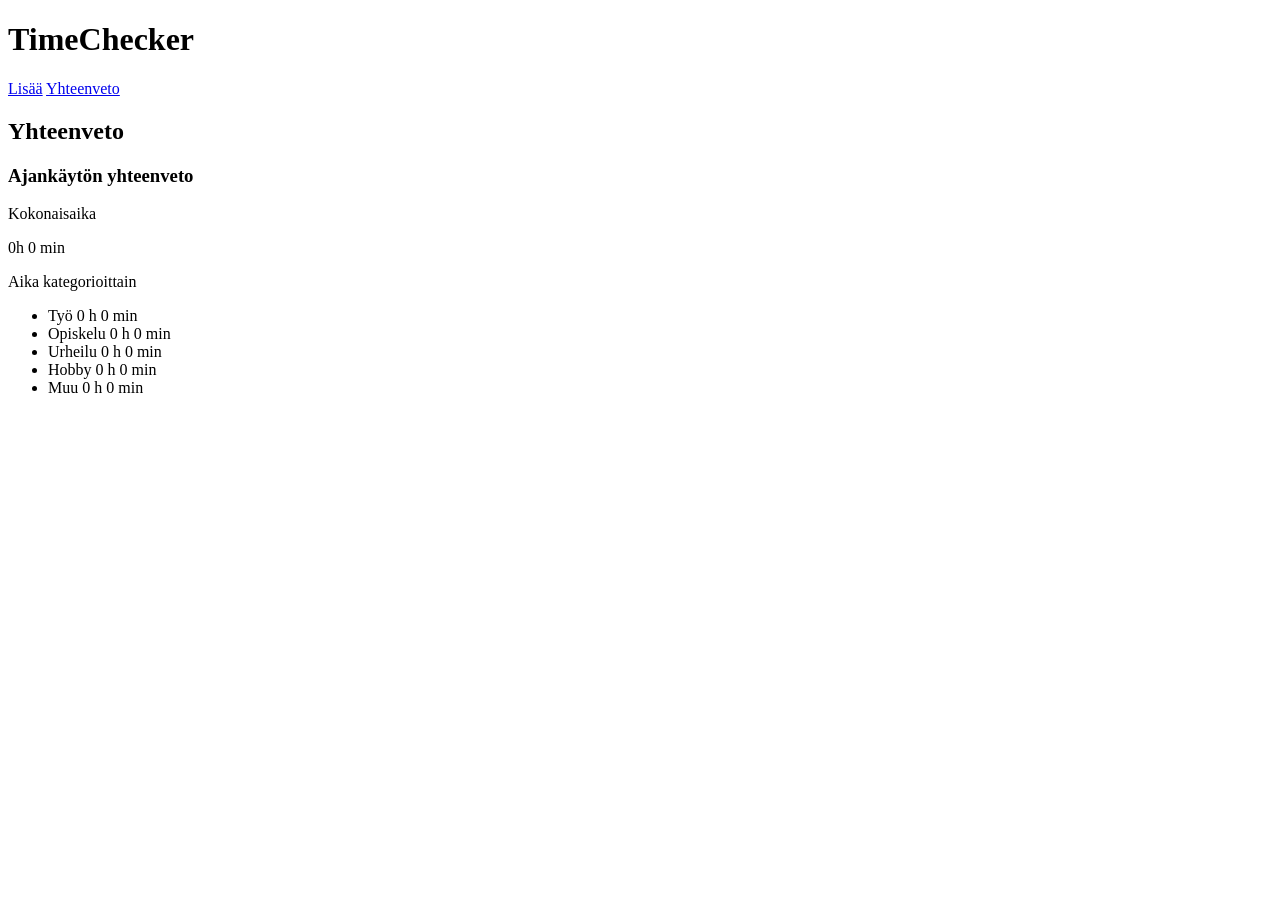
==== yhteenveto.html @ 20f97021 "all" ====
<!doctype html>
<html lang="fi">
  <head>
    <meta charset="UTF-8" />
    <meta name="viewport" content="width=device-width, initial-scale=1.0" />
    <link rel="stylesheet" href="style.css" />
    
    <script src="summary.js" defer></script>
    <title>Yhteenveto - TimeChecker</title>
  </head>
  <body>
    <h1>TimeChecker</h1>

    <nav>
      <a href="index.html">Lisää</a>
      <a href="yhteenveto.html">Yhteenveto</a>
    </nav>

    <h2>Yhteenveto</h2>
    <h3>Ajankäytön yhteenveto</h3>

    <div>
      <p>Kokonaisaika</p>
      <p id="totalTime">0 h 0 min</p>
    </div>
    <div>
      Aika kategorioittain
      <ul>
        <li>Työ <span id="workTime">0 h 0 min</span></li>
        <li>Opiskelu <span id="studyTime">0 h 0 min</span></li>
        <li>Urheilu <span id="sportTime">0 h 0 min</span></li>
        <li>Hobby <span id="hobbyTime">0 h 0 min</span></li>
        <li>Muu <span id="otherTime">0 h 0 min</span></li>
      </ul>
    </div>
  </body>
</html>
---- style.css ----
body {
    font-family: Trebuchet MS;
}
.hidden {
    display: none;
}
.input-error {
    border: 2px solid red;
}
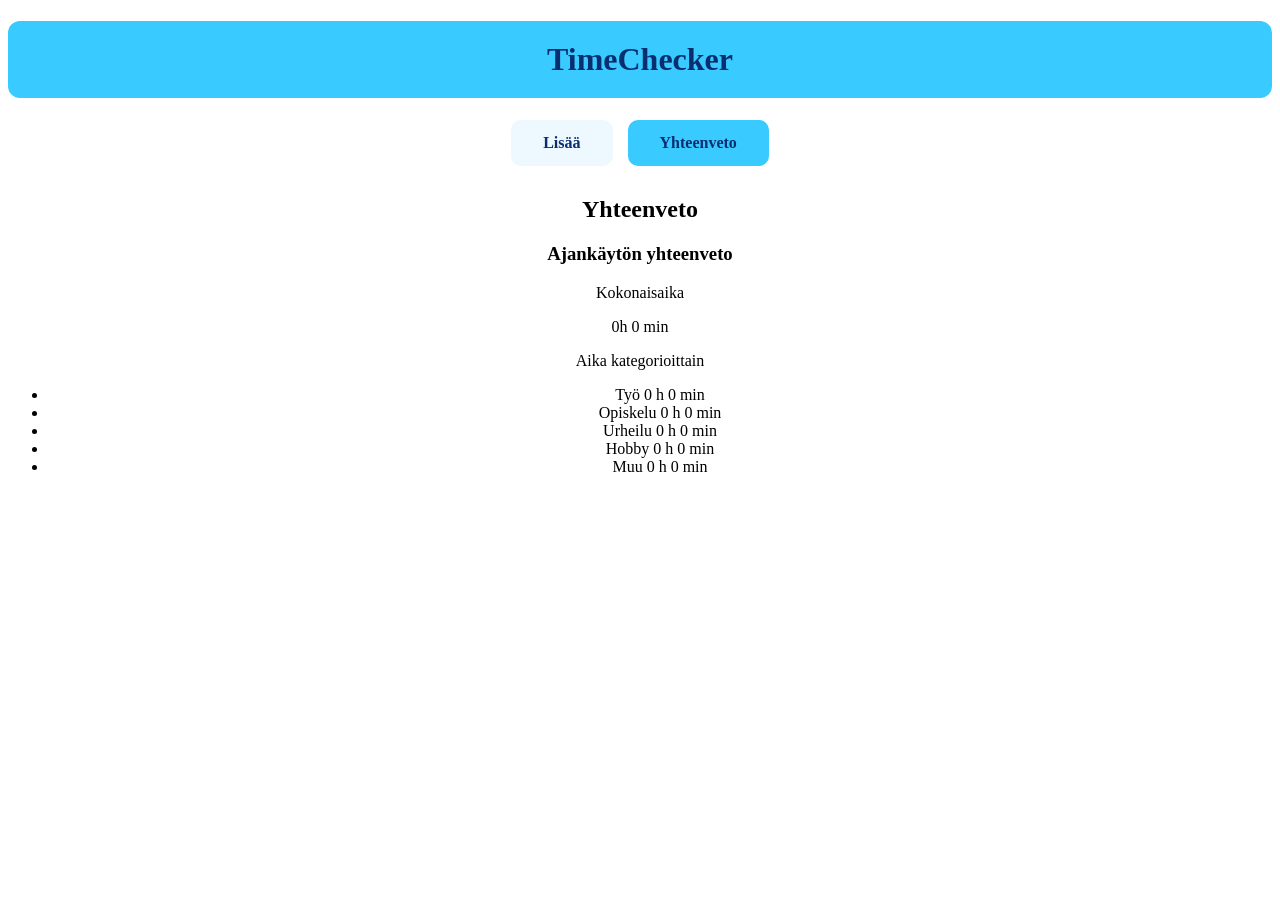
==== commit 3843f76d: "css" ====
--- a/yhteenveto.html
+++ b/yhteenveto.html
@@ -4,7 +4,7 @@
     <meta charset="UTF-8" />
     <meta name="viewport" content="width=device-width, initial-scale=1.0" />
     <link rel="stylesheet" href="style.css" />
-    
+
     <script src="summary.js" defer></script>
     <title>Yhteenveto - TimeChecker</title>
   </head>
@@ -13,7 +13,7 @@
 
     <nav>
       <a href="index.html">Lisää</a>
-      <a href="yhteenveto.html">Yhteenveto</a>
+      <a href="yhteenveto.html"  class="active_y">Yhteenveto</a>
     </nav>
 
     <h2>Yhteenveto</h2>
--- a/style.css
+++ b/style.css
@@ -1,9 +1,63 @@
 body {
     font-family: Trebuchet MS;
+        text-align: center;
 }
 .hidden {
     display: none;
 }
 .input-error {
     border: 2px solid red;
+}
+h1 {
+    background-color: #39caff;
+    padding: 20px;
+    border-radius: 12px;
+    color: rgb(7, 47, 112);
+}
+nav {
+    display: flex;
+    justify-content: center;
+    gap: 15px;
+    margin: 20px auto 30px;
+}
+
+nav a {
+    text-decoration: none;
+    color: rgb(7, 47, 112);
+    background-color: #eef8ff;
+    border: 2px solid transparent;
+    border-radius: 10px;
+    padding: 12px 30px;
+    font-weight: bold;
+    transition: 0.2s;
+}
+
+nav a:hover {
+    background-color: #d5f2ff;
+    border-color: #39caff;
+    color: rgb(7, 47, 112);
+}
+
+nav a.active {
+    background-color: #39caff;
+    border-color: #39caff;
+    color: rgb(7, 47, 112);
+}
+nav a.active_y {
+    background-color: #39caff;
+    border-color: #39caff;
+    color: rgb(7, 47, 112);
+}
+input {
+    border-radius: 20px;
+    padding: 8px;
+    border: 2px solid #b8e8ff;
+    font-size: 16px;
+    background-color: #eef8ff;
+    outline: none;
+}
+input:focus {
+    outline: 1px solid #39caff;
+    outline-offset: 2px;
+
 }
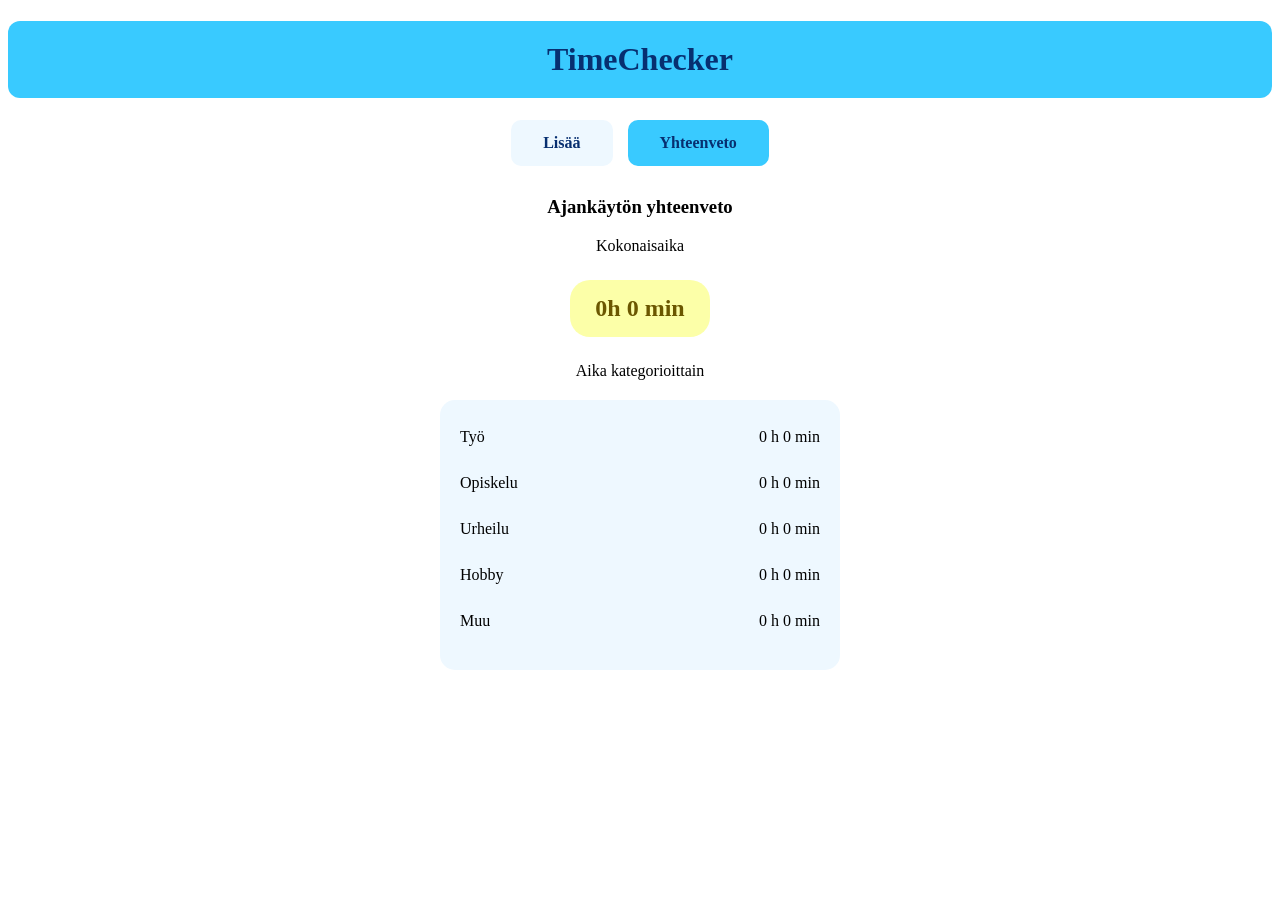
==== commit e40dbee1: "final" ====
--- a/yhteenveto.html
+++ b/yhteenveto.html
@@ -16,16 +16,16 @@
       <a href="yhteenveto.html"  class="active_y">Yhteenveto</a>
     </nav>
 
-    <h2>Yhteenveto</h2>
+
     <h3>Ajankäytön yhteenveto</h3>
 
     <div>
       <p>Kokonaisaika</p>
-      <p id="totalTime">0 h 0 min</p>
+      <p id="totalTime" class="totalTime">0 h 0 min</p>
     </div>
     <div>
       Aika kategorioittain
-      <ul>
+      <ul class="summaryList">
         <li>Työ <span id="workTime">0 h 0 min</span></li>
         <li>Opiskelu <span id="studyTime">0 h 0 min</span></li>
         <li>Urheilu <span id="sportTime">0 h 0 min</span></li>
--- a/style.css
+++ b/style.css
@@ -38,12 +38,8 @@
     color: rgb(7, 47, 112);
 }
 
-nav a.active {
-    background-color: #39caff;
-    border-color: #39caff;
-    color: rgb(7, 47, 112);
-}
-nav a.active_y {
+nav a.active,
+nav a.active_y  {
     background-color: #39caff;
     border-color: #39caff;
     color: rgb(7, 47, 112);
@@ -59,5 +55,116 @@
 input:focus {
     outline: 1px solid #39caff;
     outline-offset: 2px;
+}
+#addButton {
+    border-radius: 20px;
+    padding: 12px 18px;
+    font-size:16px;
+    background-color:rgb(127, 242, 82);
+    color:rgb(35, 113, 4);
+    border: 2px solid rgb(35, 113, 4);
+}
+ul {
+    list-style: none;
+    text-align: left;
+    width:fit-content;
+    margin: 0 auto;
+    padding: 0;
+    margin-top: 20px;
+}
+li {
+    margin-bottom: 12px;
+    display: flex;
+    justify-content: space-between;
+    align-items: center;
+    gap: 20px;
+}
+.deleteButton {
+    border-radius: 20px;
+    padding: 10px 14px;
+    font-size:14px;
+    background-color:#eef8ff;
+    color: rgb(7, 47, 112);
+    border: 2px solid #6e8290;
 
-}+}
+.deleteButton:hover {
+    background-color:#eb5353;
+    color: #eef8ff;
+    outline: 1px solid #eb5353;
+    outline-offset: 2px;
+    border-color: #ee9696;
+
+}
+#resultList, 
+.summaryList {
+    background-color: #eef8ff;
+    border-radius: 15px;
+    padding: 20px;
+    width: 400px;
+    max-width: 90%;
+    margin: 20px auto;
+    box-sizing: border-box;
+}
+.summaryList li {
+    padding: 8px 0;
+}
+
+input[type="radio"] {
+    accent-color:#eef8ff;
+    width: 18px;
+    height: 18px;
+    cursor: pointer;
+}
+
+input[type="radio"] + label {
+    cursor: pointer;
+}
+#category {
+    background-color: #eef8ff;
+    border-radius: 20px;
+    padding: 10px 25px 25px;
+    margin: 25px auto;
+    width: fit-content;
+    max-width: 90%;
+    text-align: center;
+}
+#category label {
+    display: inline-flex;
+    align-items: center;
+    gap: 6px;
+    margin: 10px;
+    cursor: pointer;
+}
+#category button[type="submit"] {
+    display: block;
+    margin: 15px auto 0;
+    padding: 12px 20px;
+    border-radius: 20px;
+    font-size: 16px;
+    background-color: rgb(250, 255, 94);
+    color: rgb(107, 87, 0);
+    border: 2px solid rgb(249, 203, 0);
+    cursor: pointer;
+    transition: 0.2s;
+}
+
+#category button[type="submit"]:hover {
+    background-color: rgb(247, 240, 29);
+    color: white;
+    outline: 1px solid rgb(247, 240, 29);
+    outline-offset: 2px;
+}
+
+.totalTime {
+    background-color:  rgb(252, 255, 168);
+    border-radius: 20px;
+    padding: 15px 25px 15px;
+    margin: 25px auto;
+    width: fit-content;
+    max-width: 90%;
+    text-align: center;
+    font-size: 24px;
+    font-weight: bold;
+    color:  rgb(107, 87, 0);
+}
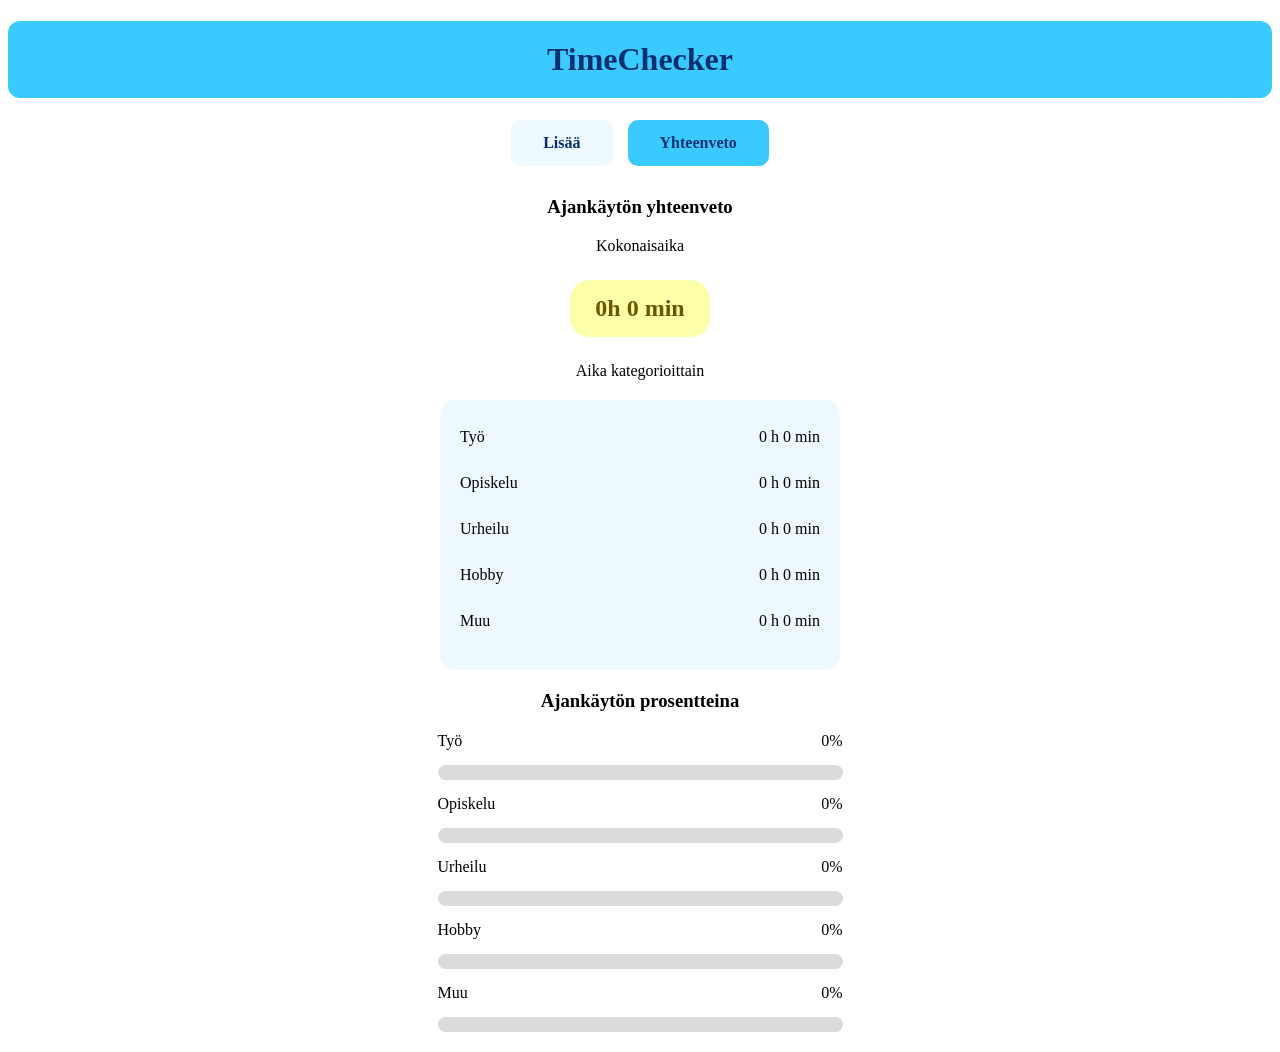
==== commit 492ffb0b: "final" ====
--- a/yhteenveto.html
+++ b/yhteenveto.html
@@ -33,5 +33,23 @@
         <li>Muu <span id="otherTime">0 h 0 min</span></li>
       </ul>
     </div>
+    <h3>Ajankäytön prosentteina</h3>
+    <div id="bar">
+      <p>Työ<span id="workPercent">0%</span></p>
+      <div class="bar"><div id="workBar"></div></div>
+
+      <p>Opiskelu<span id="studyPercent">0%</span></p>
+      <div class="bar"><div id="studyBar"></div></div>
+
+      <p>Urheilu<span id="sportPercent">0%</span></p>
+      <div class="bar"><div id="sportBar"></div></div>
+
+      <p>Hobby<span id="hobbyPercent">0%</span></p>
+      <div class="bar"><div id="hobbyBar"></div></div>
+
+      <p>Muu<span id="otherPercent">0%</span></p>
+      <div class="bar"><div id="otherBar"></div></div>
+    </div>
+    
   </body>
 </html>
--- a/style.css
+++ b/style.css
@@ -168,3 +168,45 @@
     font-weight: bold;
     color:  rgb(107, 87, 0);
 }
+
+
+.bar {
+    background-color:hsl(0, 0%, 86%);
+    width: 90%;
+    height: 15px;
+    border-radius: 10px;
+    margin: 0 auto;
+}
+#bar {
+    width: 450px;
+    max-width: 90%;
+    margin: 20px auto;
+}
+#bar p {
+    display: flex;
+    justify-content: space-between;
+    margin: 15px 5%;
+}
+.bar div {
+    height: 100%;
+    border-radius: 10px;
+}
+#workBar {
+    background-color: #39caff;
+}
+
+#studyBar {
+    background-color: #8bdc65;
+}
+
+#sportBar {
+    background-color: #ffcf54;
+}
+
+#hobbyBar {
+    background-color: #f4a1c4;
+}
+
+#otherBar {
+    background-color: #a99cf4;
+}
